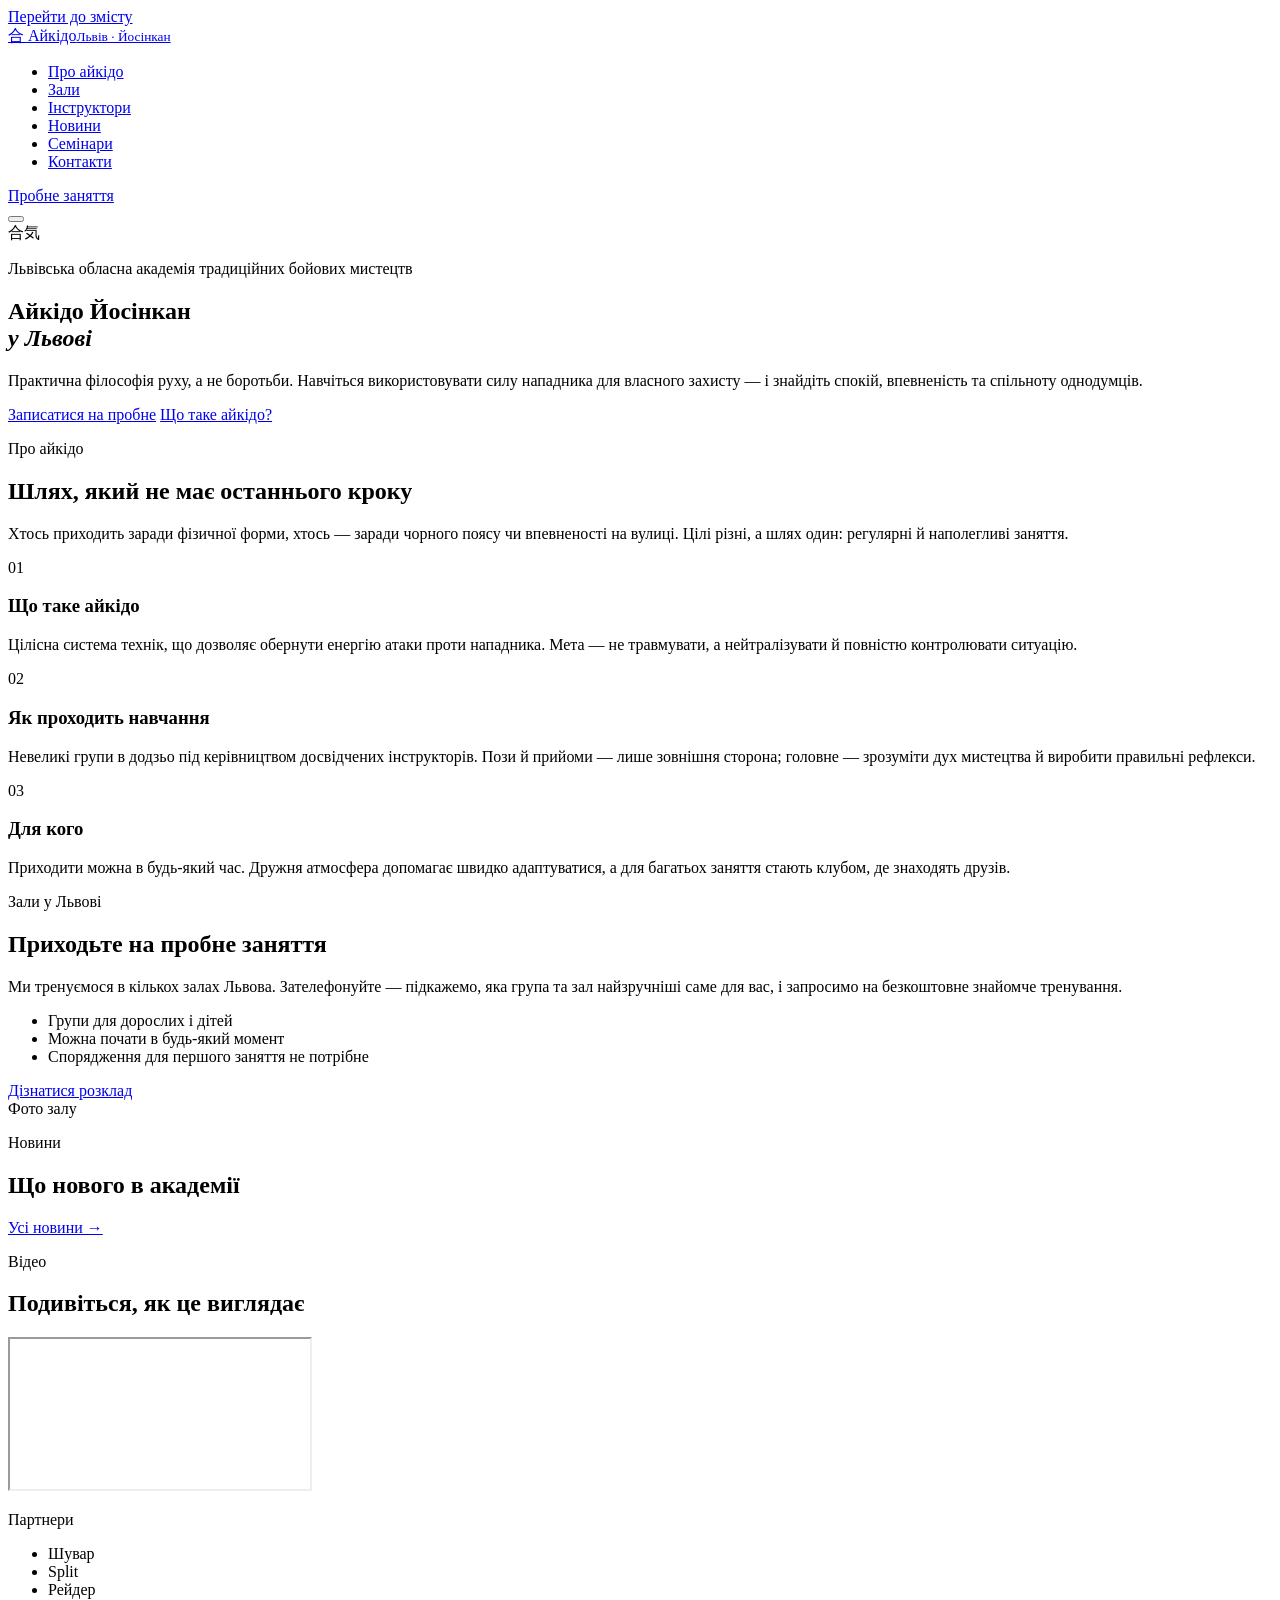
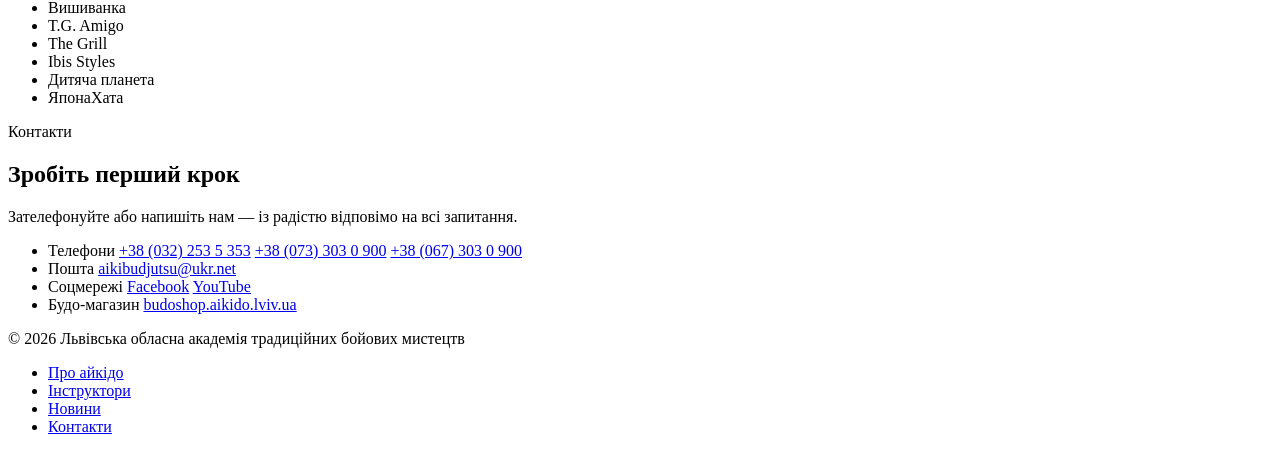
==== index.html @ 4da3a598 "Add files via upload" ====
<!DOCTYPE html>
<html lang="uk">
<head>
  <meta charset="UTF-8">
  <meta name="viewport" content="width=device-width, initial-scale=1">
  <title>Айкідо Йосінкан у Львові — Академія традиційних бойових мистецтв</title>
  <meta name="description" content="Айкідо Йосінкан у Львові: тренування для дорослих і дітей, міжнародні семінари, досвідчені інструктори. Приходьте на пробне заняття.">
  <meta name="theme-color" content="#0e0e10">

  <link rel="preconnect" href="https://fonts.googleapis.com">
  <link rel="preconnect" href="https://fonts.gstatic.com" crossorigin>
  <link href="https://fonts.googleapis.com/css2?family=Inter:wght@400;500;600&family=Noto+Serif:wght@500;700&display=swap" rel="stylesheet">
  <link rel="stylesheet" href="css/style.css">
</head>
<body>
  <a class="skip-link" href="#main">Перейти до змісту</a>

  <!-- ШАПКА -->
  <header class="header" id="header">
    <div class="container header__inner">
      <a href="index.html" class="logo" aria-label="Айкідо Львів — на головну">
        <span class="logo__mark" aria-hidden="true">合</span>
        <span class="logo__text">Айкідо<small>Львів · Йосінкан</small></span>
      </a>

      <nav class="nav" id="nav" aria-label="Головне меню">
        <ul class="nav__list">
          <li><a href="#about">Про айкідо</a></li>
          <li><a href="halls.html">Зали</a></li>
          <li><a href="instructors.html">Інструктори</a></li>
          <li><a href="news.html">Новини</a></li>
          <li><a href="seminars.html">Семінари</a></li>
          <li><a href="contacts.html">Контакти</a></li>
        </ul>
        <a href="contacts.html" class="btn btn--primary nav__cta">Пробне заняття</a>
      </nav>

      <button class="burger" id="burger" aria-label="Відкрити меню" aria-expanded="false" aria-controls="nav">
        <span></span><span></span><span></span>
      </button>
    </div>
  </header>

  <main id="main">
    <!-- HERO -->
    <section class="hero" id="top">
      <div class="hero__bg" aria-hidden="true">
        <div class="hero__circle"></div>
        <span class="hero__kanji">合気</span>
      </div>
      <div class="container hero__inner">
        <p class="eyebrow">Львівська обласна академія традиційних бойових мистецтв</p>
        <h1 class="hero__title">Айкідо Йосінкан<br><em>у Львові</em></h1>
        <p class="hero__lead">
          Практична філософія руху, а не боротьби. Навчіться використовувати силу нападника
          для власного захисту — і знайдіть спокій, впевненість та спільноту однодумців.
        </p>
        <div class="hero__actions">
          <a href="#contacts" class="btn btn--primary btn--lg">Записатися на пробне</a>
          <a href="#about" class="btn btn--ghost btn--lg">Що таке айкідо?</a>
        </div>
      </div>
      <a href="#about" class="hero__scroll" aria-label="Прокрутити вниз"><span></span></a>
    </section>

    <!-- ПРО АЙКІДО -->
    <section class="section" id="about">
      <div class="container">
        <header class="section__head reveal">
          <p class="eyebrow">Про айкідо</p>
          <h2>Шлях, який не має останнього кроку</h2>
          <p class="section__sub">
            Хтось приходить заради фізичної форми, хтось — заради чорного поясу чи впевненості на вулиці.
            Цілі різні, а шлях один: регулярні й наполегливі заняття.
          </p>
        </header>

        <div class="cards">
          <article class="card reveal">
            <span class="card__num">01</span>
            <h3>Що таке айкідо</h3>
            <p>
              Цілісна система технік, що дозволяє обернути енергію атаки проти нападника.
              Мета — не травмувати, а нейтралізувати й повністю контролювати ситуацію.
            </p>
          </article>
          <article class="card reveal">
            <span class="card__num">02</span>
            <h3>Як проходить навчання</h3>
            <p>
              Невеликі групи в додзьо під керівництвом досвідчених інструкторів.
              Пози й прийоми — лише зовнішня сторона; головне — зрозуміти дух мистецтва
              й виробити правильні рефлекси.
            </p>
          </article>
          <article class="card reveal">
            <span class="card__num">03</span>
            <h3>Для кого</h3>
            <p>
              Приходити можна в будь-який час. Дружня атмосфера допомагає швидко
              адаптуватися, а для багатьох заняття стають клубом, де знаходять друзів.
            </p>
          </article>
        </div>
      </div>
    </section>

    <!-- ЗАЛИ -->
    <section class="section section--alt" id="halls">
      <div class="container split">
        <div class="split__text reveal">
          <p class="eyebrow">Зали у Львові</p>
          <h2>Приходьте на пробне заняття</h2>
          <p>
            Ми тренуємося в кількох залах Львова. Зателефонуйте — підкажемо, яка група та зал
            найзручніші саме для вас, і запросимо на безкоштовне знайомче тренування.
          </p>
          <ul class="checklist">
            <li>Групи для дорослих і дітей</li>
            <li>Можна почати в будь-який момент</li>
            <li>Спорядження для першого заняття не потрібне</li>
          </ul>
          <!-- TODO: підставити реальний перелік залів, адрес і розкладу -->
          <a href="halls.html" class="btn btn--primary">Дізнатися розклад</a>
        </div>
        <div class="split__media reveal" aria-hidden="true">
          <!-- Замініть на реальне фото залу: <img src="img/hall.jpg" alt="Додзьо" loading="lazy"> -->
          <div class="photo-placeholder">
            <span>Фото залу</span>
          </div>
        </div>
      </div>
    </section>

    <!-- НОВИНИ -->
    <section class="section" id="news">
      <div class="container">
        <header class="section__head section__head--row reveal">
          <div>
            <p class="eyebrow">Новини</p>
            <h2>Що нового в академії</h2>
          </div>
          <a href="news.html" class="link-arrow">Усі новини →</a>
        </header>
        <div class="grid grid--news" id="news-list" data-limit="3" aria-live="polite"></div>
      </div>
    </section>

    <!-- ВІДЕО -->
    <section class="section section--dark" id="video">
      <div class="container video">
        <header class="section__head reveal">
          <p class="eyebrow">Відео</p>
          <h2>Подивіться, як це виглядає</h2>
        </header>
        <div class="video__frame reveal">
          <iframe
            src="https://www.youtube.com/embed/videoseries?list=PL8HA7BQOdYAo8RRhl5BaOKqo_mc8qmQRh"
            title="Відео академії айкібудзюцу"
            loading="lazy"
            allow="accelerometer; autoplay; clipboard-write; encrypted-media; gyroscope; picture-in-picture"
            allowfullscreen></iframe>
        </div>
      </div>
    </section>

    <!-- ПАРТНЕРИ -->
    <section class="section section--tight" id="partners">
      <div class="container">
        <p class="eyebrow eyebrow--center">Партнери</p>
        <ul class="partners">
          <li>Шувар</li>
          <li>Split</li>
          <li>Рейдер</li>
          <li>Вишиванка</li>
          <li>T.G. Amigo</li>
          <li>The Grill</li>
          <li>Ibis Styles</li>
          <li>Дитяча планета</li>
          <li>ЯпонаХата</li>
        </ul>
      </div>
    </section>

    <!-- КОНТАКТИ / CTA -->
    <section class="section cta" id="contacts">
      <div class="container cta__inner">
        <div class="reveal">
          <p class="eyebrow">Контакти</p>
          <h2>Зробіть перший крок</h2>
          <p class="section__sub">Зателефонуйте або напишіть нам — із радістю відповімо на всі запитання.</p>
        </div>
        <ul class="contact-list reveal">
          <li>
            <span class="contact-list__label">Телефони</span>
            <a href="tel:+380322535353">+38 (032) 253 5 353</a>
            <a href="tel:+380733030900">+38 (073) 303 0 900</a>
            <a href="tel:+380673030900">+38 (067) 303 0 900</a>
          </li>
          <li>
            <span class="contact-list__label">Пошта</span>
            <a href="mailto:aikibudjutsu@ukr.net">aikibudjutsu@ukr.net</a>
          </li>
          <li>
            <span class="contact-list__label">Соцмережі</span>
            <a href="http://www.facebook.com/pages/Akademy-Aikibujutsu-Lvov-federation-of-Yoshinkan-Aikido/354203761275523" target="_blank" rel="noopener">Facebook</a>
            <a href="https://www.youtube.com/user/AcademyAikibujutsu" target="_blank" rel="noopener">YouTube</a>
          </li>
          <li>
            <span class="contact-list__label">Будо-магазин</span>
            <a href="https://budoshop.aikido.lviv.ua" target="_blank" rel="noopener">budoshop.aikido.lviv.ua</a>
          </li>
        </ul>
      </div>
    </section>
  </main>

  <!-- ПІДВАЛ -->
  <footer class="footer">
    <div class="container footer__inner">
      <p>© <span id="year">2026</span> Львівська обласна академія традиційних бойових мистецтв</p>
      <ul class="footer__links">
        <li><a href="#about">Про айкідо</a></li>
        <li><a href="instructors.html">Інструктори</a></li>
        <li><a href="news.html">Новини</a></li>
        <li><a href="contacts.html">Контакти</a></li>
      </ul>
    </div>
  </footer>

  <script src="js/data.js"></script>
  <script src="js/main.js"></script>
</body>
</html>
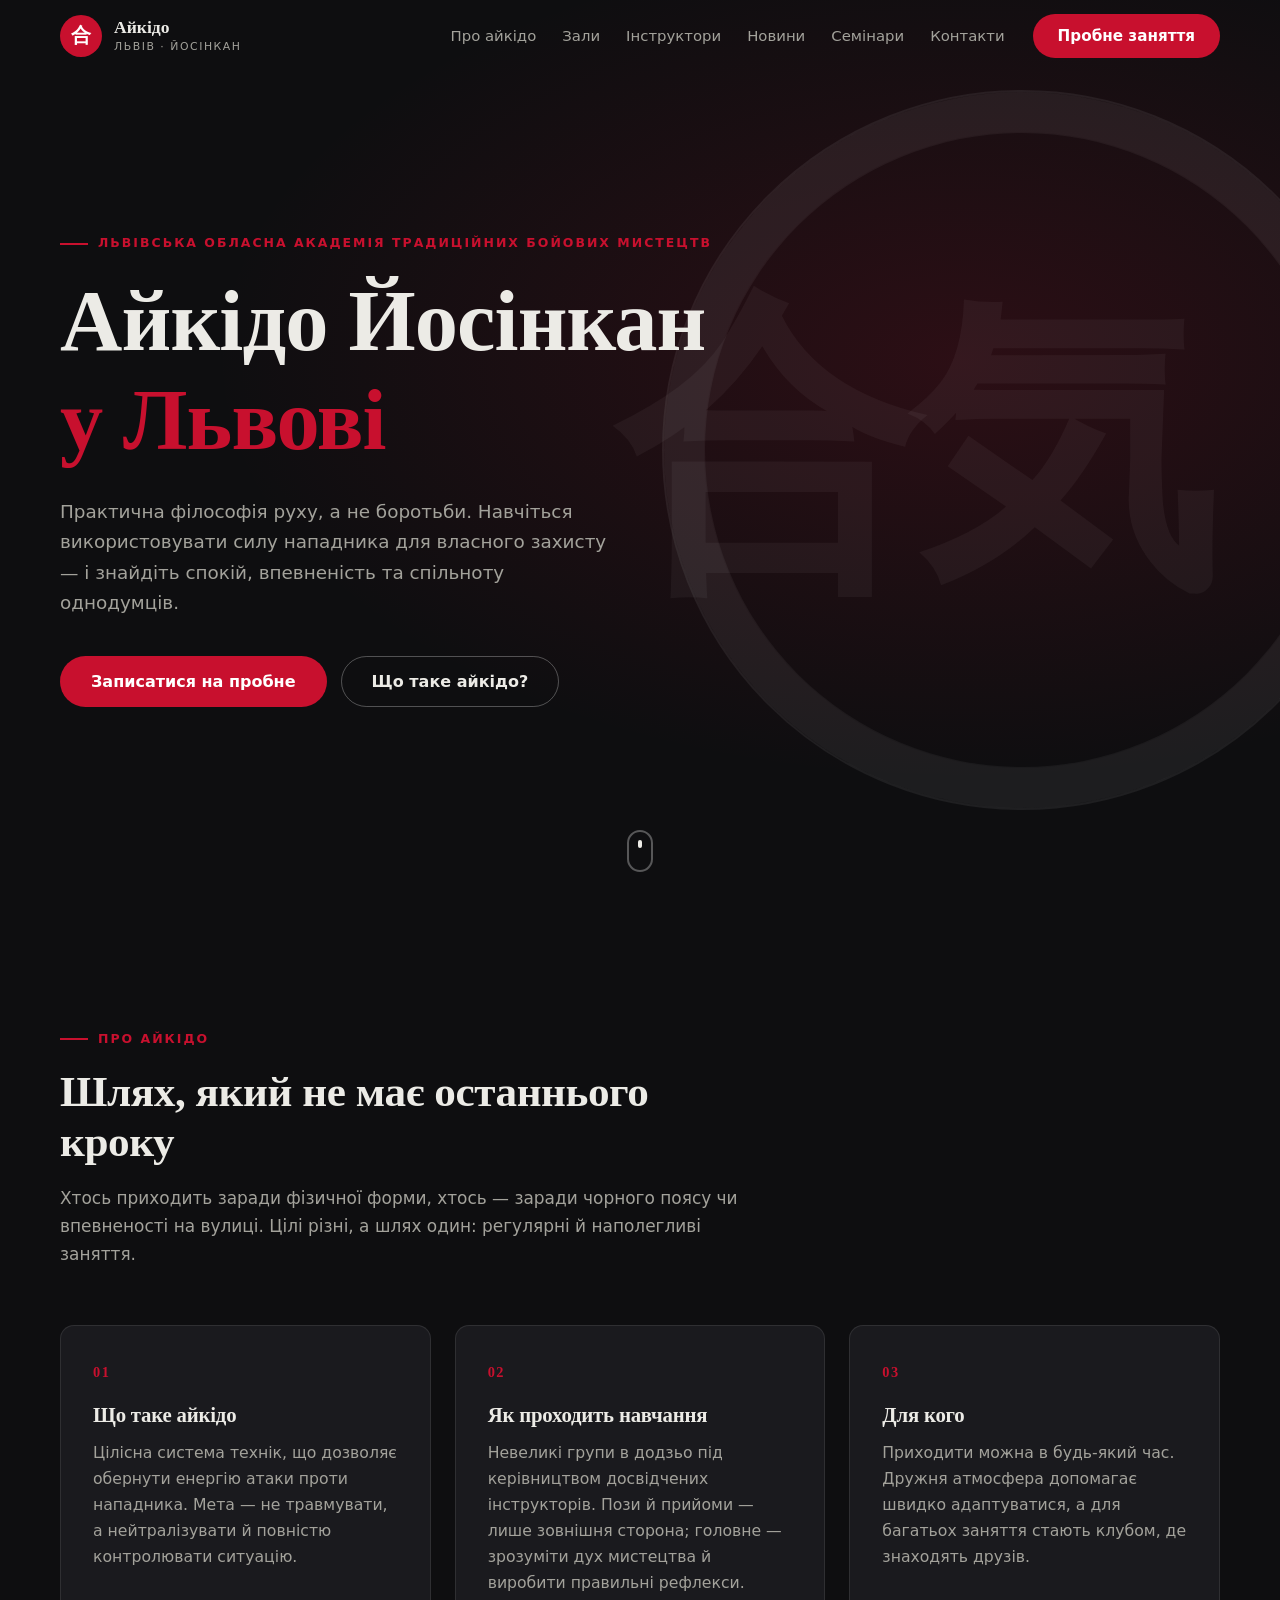
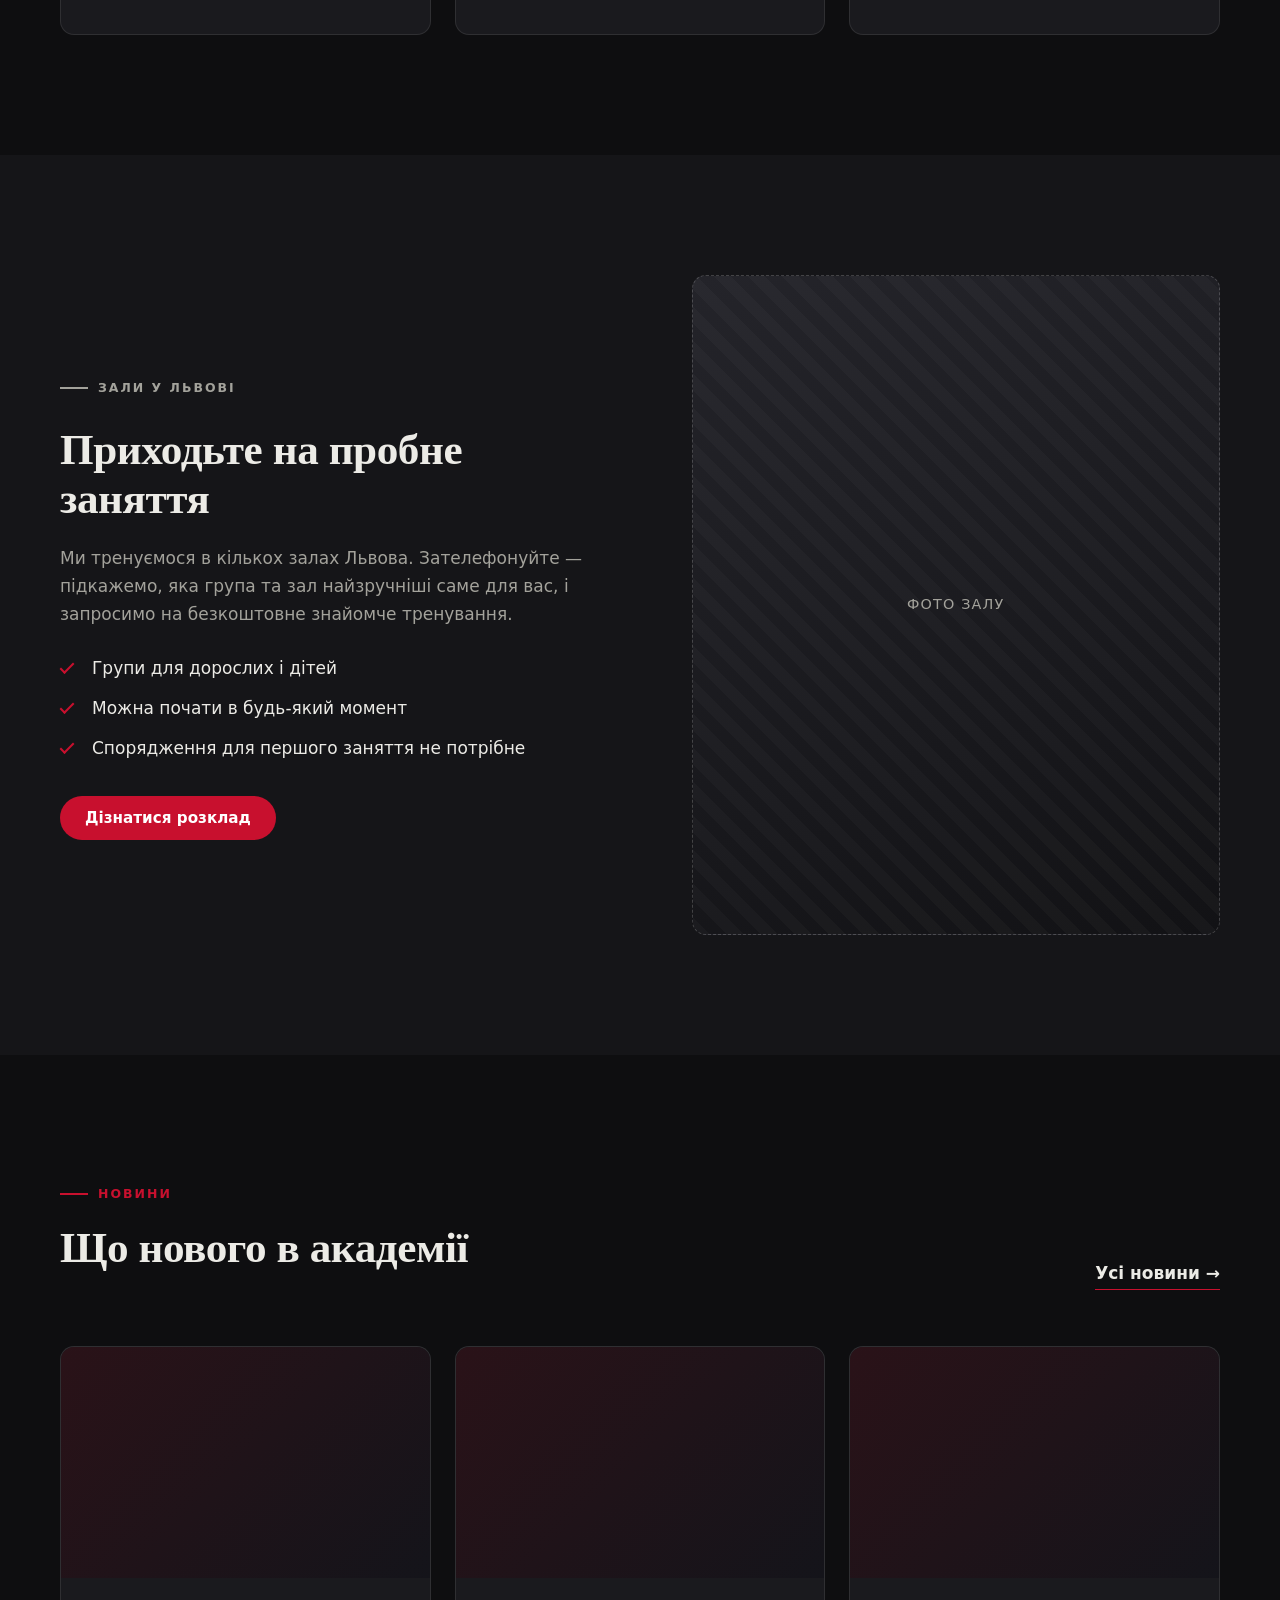
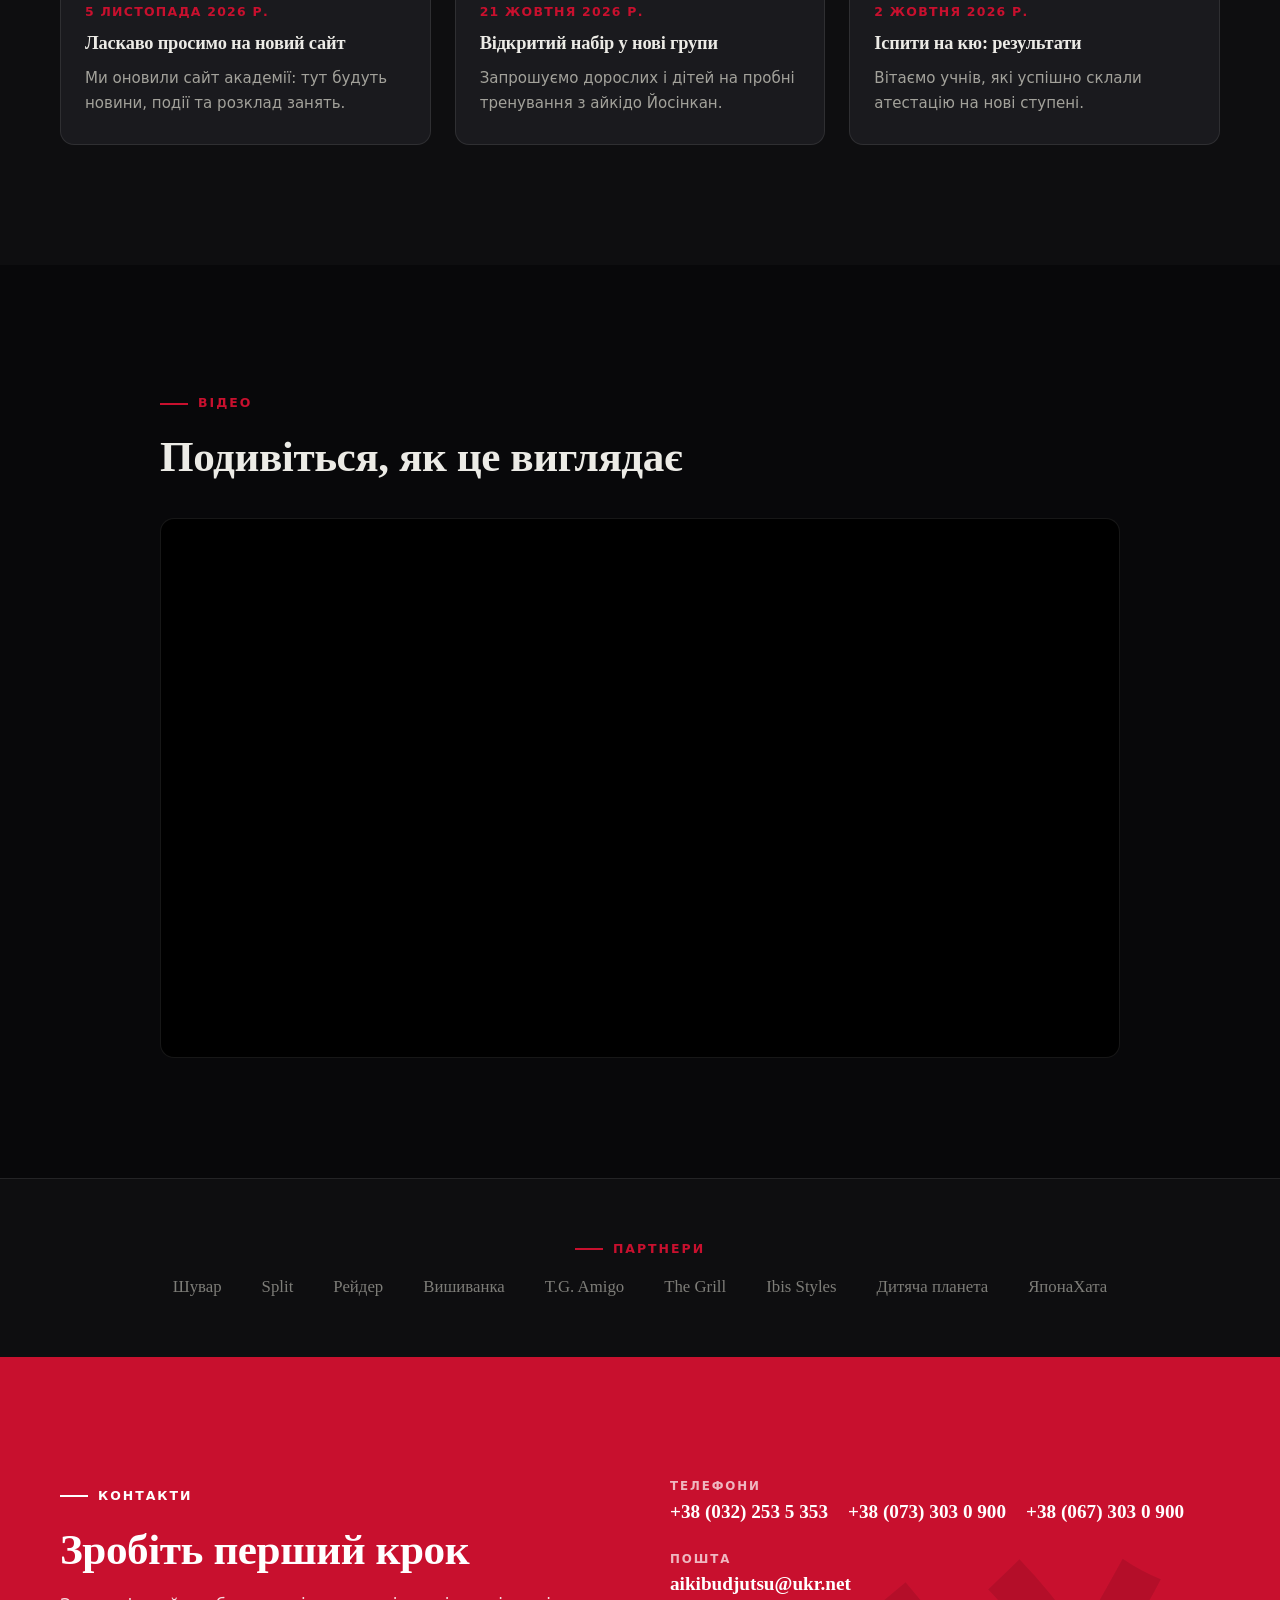
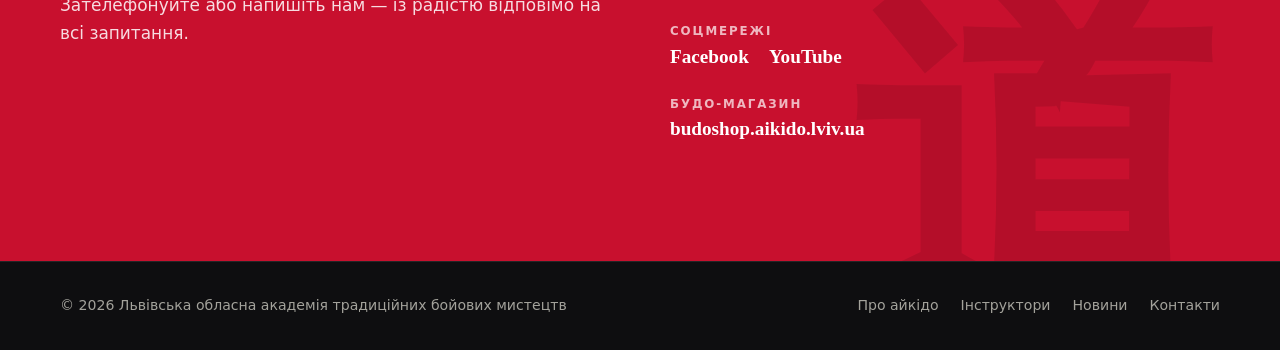
==== commit 36b8d2e3: "Update YouTube video source in index.html" ====
--- a/index.html
+++ b/index.html
@@ -155,7 +155,7 @@
         </header>
         <div class="video__frame reveal">
           <iframe
-            src="https://www.youtube.com/embed/videoseries?list=PL8HA7BQOdYAo8RRhl5BaOKqo_mc8qmQRh"
+            src="https://youtu.be/_jmmj0fNS-0?si=Cm6_vCLoKXgEI-3q"
             title="Відео академії айкібудзюцу"
             loading="lazy"
             allow="accelerometer; autoplay; clipboard-write; encrypted-media; gyroscope; picture-in-picture"
--- a/css/style.css
+++ b/css/style.css
@@ -0,0 +1,379 @@
+/* =========================================================
+   Айкідо Львів — головні стилі
+   Палітра: темна «чорнильна» основа + червоний акцент (хіномару)
+   ========================================================= */
+
+:root {
+  --bg: #0e0e10;
+  --bg-alt: #151518;
+  --bg-card: #1a1a1e;
+  --line: rgba(255, 255, 255, 0.09);
+  --text: #ecebe6;
+  --muted: #a3a29b;
+  --accent: #c8102e;
+  --accent-hover: #e0142f;
+  --paper: #f4f1ea;
+
+  --font-body: "Inter", system-ui, -apple-system, "Segoe UI", sans-serif;
+  --font-head: "Noto Serif", Georgia, serif;
+
+  --radius: 14px;
+  --container: 1160px;
+  --header-h: 72px;
+  --ease: cubic-bezier(0.2, 0.7, 0.2, 1);
+}
+
+/* ---------- Reset ---------- */
+*, *::before, *::after { box-sizing: border-box; }
+html { scroll-behavior: smooth; scroll-padding-top: calc(var(--header-h) + 12px); }
+body {
+  margin: 0;
+  font-family: var(--font-body);
+  font-size: 17px;
+  line-height: 1.65;
+  color: var(--text);
+  background: var(--bg);
+  -webkit-font-smoothing: antialiased;
+}
+img, iframe { max-width: 100%; display: block; }
+a { color: inherit; text-decoration: none; }
+ul { margin: 0; padding: 0; list-style: none; }
+h1, h2, h3, p { margin: 0; }
+:focus-visible { outline: 2px solid var(--accent); outline-offset: 3px; border-radius: 4px; }
+
+.container { width: min(100% - 40px, var(--container)); margin-inline: auto; }
+
+.skip-link {
+  position: absolute; left: 12px; top: -60px; z-index: 200;
+  background: var(--accent); color: #fff; padding: 10px 16px; border-radius: 8px;
+  transition: top .2s;
+}
+.skip-link:focus { top: 12px; }
+
+/* ---------- Типографіка ---------- */
+h1, h2, h3 { font-family: var(--font-head); font-weight: 700; line-height: 1.15; letter-spacing: -0.01em; }
+h2 { font-size: clamp(1.9rem, 3.4vw, 2.7rem); }
+h3 { font-size: 1.3rem; }
+
+.eyebrow {
+  display: inline-flex; align-items: center; gap: 10px;
+  font-size: .78rem; font-weight: 600; letter-spacing: .16em; text-transform: uppercase;
+  color: var(--accent); margin-bottom: 18px;
+}
+.eyebrow::before { content: ""; width: 28px; height: 2px; background: currentColor; }
+.eyebrow--center { display: flex; justify-content: center; }
+
+/* ---------- Кнопки ---------- */
+.btn {
+  display: inline-flex; align-items: center; justify-content: center;
+  padding: 12px 24px; border-radius: 999px; border: 1.5px solid transparent;
+  font: 600 .95rem var(--font-body); cursor: pointer; white-space: nowrap;
+  transition: background .25s var(--ease), border-color .25s var(--ease), transform .25s var(--ease), color .25s;
+}
+.btn:hover { transform: translateY(-2px); }
+.btn--primary { background: var(--accent); color: #fff; }
+.btn--primary:hover { background: var(--accent-hover); }
+.btn--ghost { border-color: rgba(255,255,255,.28); color: var(--text); }
+.btn--ghost:hover { border-color: var(--text); background: rgba(255,255,255,.06); }
+.btn--lg { padding: 15px 30px; font-size: 1rem; }
+
+.link-arrow { color: var(--text); font-weight: 600; border-bottom: 1px solid var(--accent); padding-bottom: 2px; }
+.link-arrow:hover { color: var(--accent); }
+
+/* ---------- Шапка ---------- */
+.header {
+  position: fixed; inset: 0 0 auto 0; z-index: 100; height: var(--header-h);
+  display: flex; align-items: center;
+  transition: background .3s, backdrop-filter .3s, border-color .3s;
+  border-bottom: 1px solid transparent;
+}
+.header.is-scrolled {
+  background: rgba(14, 14, 16, .82);
+  backdrop-filter: blur(14px);
+  border-bottom-color: var(--line);
+}
+.header__inner { display: flex; align-items: center; justify-content: space-between; gap: 24px; }
+
+.logo { display: flex; align-items: center; gap: 12px; }
+.logo__mark {
+  display: grid; place-items: center; width: 42px; height: 42px; border-radius: 50%;
+  background: var(--accent); color: #fff; font: 700 1.25rem var(--font-head);
+}
+.logo__text { display: flex; flex-direction: column; font: 700 1.1rem/1.1 var(--font-head); }
+.logo__text small { font: 500 .68rem var(--font-body); letter-spacing: .14em; text-transform: uppercase; color: var(--muted); margin-top: 3px; }
+
+.nav { display: flex; align-items: center; gap: 28px; }
+.nav__list { display: flex; gap: 26px; }
+.nav__list a { font-size: .93rem; font-weight: 500; color: var(--muted); position: relative; padding: 6px 0; transition: color .2s; }
+.nav__list a::after {
+  content: ""; position: absolute; left: 0; bottom: 0; width: 100%; height: 2px;
+  background: var(--accent); transform: scaleX(0); transform-origin: left; transition: transform .3s var(--ease);
+}
+.nav__list a:hover { color: var(--text); }
+.nav__list a:hover::after { transform: scaleX(1); }
+
+.burger { display: none; width: 44px; height: 44px; background: none; border: 0; cursor: pointer; position: relative; }
+.burger span { position: absolute; left: 10px; width: 24px; height: 2px; background: var(--text); transition: transform .3s var(--ease), opacity .2s; }
+.burger span:nth-child(1) { top: 15px; }
+.burger span:nth-child(2) { top: 21px; }
+.burger span:nth-child(3) { top: 27px; }
+.burger[aria-expanded="true"] span:nth-child(1) { transform: translateY(6px) rotate(45deg); }
+.burger[aria-expanded="true"] span:nth-child(2) { opacity: 0; }
+.burger[aria-expanded="true"] span:nth-child(3) { transform: translateY(-6px) rotate(-45deg); }
+
+/* ---------- Hero ---------- */
+.hero {
+  position: relative; min-height: 100svh; display: flex; align-items: center;
+  padding: calc(var(--header-h) + 40px) 0 80px; overflow: hidden; isolation: isolate;
+  background:
+    radial-gradient(ellipse at 75% 40%, rgba(200,16,46,.16), transparent 55%),
+    var(--bg);
+}
+.hero__bg { position: absolute; inset: 0; z-index: -1; pointer-events: none; }
+.hero__circle {
+  position: absolute; right: -8%; top: 50%; width: min(62vw, 720px); aspect-ratio: 1;
+  transform: translateY(-50%); border-radius: 50%;
+  border: 2px solid rgba(255,255,255,.07);
+  box-shadow: inset 0 0 0 40px rgba(255,255,255,.012), inset 0 0 0 41px rgba(255,255,255,.05);
+  animation: spin 80s linear infinite;
+}
+.hero__kanji {
+  position: absolute; right: 6%; top: 50%; transform: translateY(-50%);
+  font: 700 clamp(9rem, 24vw, 22rem)/1 var(--font-head);
+  color: rgba(255,255,255,.045); letter-spacing: -.04em; user-select: none;
+}
+.hero__inner { position: relative; max-width: 780px; margin-left: max(20px, calc((100vw - var(--container)) / 2)); }
+.hero__title { font-size: clamp(2.7rem, 7vw, 5.4rem); margin-bottom: 26px; }
+.hero__title em { font-style: normal; color: var(--accent); }
+.hero__lead { max-width: 560px; font-size: 1.15rem; color: var(--muted); margin-bottom: 38px; }
+.hero__actions { display: flex; flex-wrap: wrap; gap: 14px; }
+
+.hero__scroll {
+  position: absolute; left: 50%; bottom: 28px; width: 26px; height: 42px; margin-left: -13px;
+  border: 2px solid rgba(255,255,255,.3); border-radius: 14px;
+}
+.hero__scroll span {
+  position: absolute; left: 50%; top: 8px; width: 4px; height: 8px; margin-left: -2px;
+  background: var(--text); border-radius: 2px; animation: scroll-dot 1.8s var(--ease) infinite;
+}
+
+@keyframes spin { to { transform: translateY(-50%) rotate(360deg); } }
+@keyframes scroll-dot { 0% { opacity: 0; transform: translateY(0); } 30% { opacity: 1; } 100% { opacity: 0; transform: translateY(14px); } }
+
+/* ---------- Цифри ---------- */
+.stats { border-block: 1px solid var(--line); background: var(--bg-alt); }
+.stats__grid { display: grid; grid-template-columns: repeat(4, 1fr); }
+.stat { padding: 40px 28px; border-left: 1px solid var(--line); }
+.stat:first-child { border-left: 0; }
+.stat strong { display: block; font: 700 clamp(1.7rem, 3vw, 2.3rem) var(--font-head); color: var(--text); margin-bottom: 8px; }
+.stat span { font-size: .93rem; color: var(--muted); line-height: 1.5; display: block; }
+
+/* ---------- Секції ---------- */
+.section { padding: clamp(70px, 10vw, 120px) 0; }
+.section--alt { background: var(--bg-alt); }
+.section--dark { background: #08080a; }
+.section--tight { padding: 60px 0; border-top: 1px solid var(--line); }
+
+.section__head { max-width: 680px; margin-bottom: 56px; }
+.section__head h2 { margin-bottom: 18px; }
+.section__sub { color: var(--muted); font-size: 1.06rem; }
+.section__head--row { max-width: none; display: flex; justify-content: space-between; align-items: flex-end; gap: 20px; flex-wrap: wrap; }
+
+/* ---------- Картки "Про айкідо" ---------- */
+.cards { display: grid; grid-template-columns: repeat(3, 1fr); gap: 24px; }
+.card {
+  position: relative; padding: 38px 32px; border-radius: var(--radius);
+  background: var(--bg-card); border: 1px solid var(--line);
+  transition: transform .35s var(--ease), border-color .35s;
+}
+.card:hover { transform: translateY(-6px); border-color: rgba(200,16,46,.55); }
+.card__num { display: block; font: 700 .9rem var(--font-head); color: var(--accent); margin-bottom: 22px; letter-spacing: .1em; }
+.card h3 { margin-bottom: 14px; }
+.card p { color: var(--muted); font-size: .98rem; }
+
+/* ---------- Split (зали) ---------- */
+.split { display: grid; grid-template-columns: 1.05fr 1fr; gap: clamp(36px, 6vw, 90px); align-items: center; }
+.split__text h2 { margin-bottom: 20px; }
+.split__text > p { color: var(--muted); margin-bottom: 26px; }
+.checklist { margin-bottom: 34px; display: grid; gap: 12px; }
+.checklist li { position: relative; padding-left: 32px; }
+.checklist li::before {
+  content: ""; position: absolute; left: 0; top: .5em; width: 14px; height: 7px;
+  border-left: 2px solid var(--accent); border-bottom: 2px solid var(--accent); transform: rotate(-45deg);
+}
+.photo-placeholder {
+  aspect-ratio: 4 / 5; border-radius: var(--radius); display: grid; place-items: center;
+  background:
+    repeating-linear-gradient(45deg, rgba(255,255,255,.025) 0 12px, transparent 12px 24px),
+    linear-gradient(160deg, #24242a, #121215);
+  border: 1px dashed rgba(255,255,255,.18); color: var(--muted); font-size: .9rem; letter-spacing: .08em; text-transform: uppercase;
+}
+.split__media img { width: 100%; aspect-ratio: 4 / 5; object-fit: cover; border-radius: var(--radius); }
+
+/* ---------- Сітки: інструктори, новини ---------- */
+.grid { display: grid; gap: 24px; }
+.grid--instructors { grid-template-columns: repeat(auto-fill, minmax(240px, 1fr)); }
+.grid--news { grid-template-columns: repeat(auto-fill, minmax(300px, 1fr)); }
+
+.person { text-align: left; }
+.person__photo {
+  aspect-ratio: 3 / 4; border-radius: var(--radius); margin-bottom: 18px; overflow: hidden;
+  display: grid; place-items: center;
+  background: linear-gradient(160deg, #26262c, #131316); border: 1px solid var(--line);
+  font: 700 3.4rem var(--font-head); color: rgba(255,255,255,.18);
+}
+.person__photo img { width: 100%; height: 100%; object-fit: cover; transition: transform .6s var(--ease); }
+.person:hover .person__photo img { transform: scale(1.05); }
+.person__name { font: 700 1.15rem var(--font-head); margin-bottom: 4px; }
+.person__role { color: var(--accent); font-size: .85rem; font-weight: 600; letter-spacing: .04em; margin-bottom: 8px; }
+.person__bio { color: var(--muted); font-size: .92rem; }
+
+.news-card {
+  display: flex; flex-direction: column; border-radius: var(--radius); overflow: hidden;
+  background: var(--bg-card); border: 1px solid var(--line); transition: transform .35s var(--ease), border-color .35s;
+}
+.news-card:hover { transform: translateY(-5px); border-color: rgba(255,255,255,.2); }
+.news-card__img { aspect-ratio: 16 / 10; background: linear-gradient(135deg, #2a1218, #14141a); position: relative; overflow: hidden; }
+.news-card__img img { width: 100%; height: 100%; object-fit: cover; }
+.news-card__body { padding: 24px 24px 28px; display: flex; flex-direction: column; gap: 10px; flex: 1; }
+.news-card time { font-size: .78rem; letter-spacing: .1em; text-transform: uppercase; color: var(--accent); font-weight: 600; }
+.news-card h3 { font-size: 1.15rem; line-height: 1.3; }
+.news-card p { color: var(--muted); font-size: .94rem; }
+
+/* ---------- Події ---------- */
+.events { border-top: 1px solid var(--line); }
+.event {
+  display: grid; grid-template-columns: 110px 1fr auto; gap: 28px; align-items: center;
+  padding: 28px 8px; border-bottom: 1px solid var(--line); transition: background .3s, padding .3s var(--ease);
+}
+.event:hover { background: rgba(255,255,255,.025); padding-inline: 20px; }
+.event__date { font-family: var(--font-head); }
+.event__day { display: block; font-size: 2.4rem; font-weight: 700; line-height: 1; }
+.event__month { display: block; font-size: .8rem; letter-spacing: .14em; text-transform: uppercase; color: var(--accent); margin-top: 6px; font-family: var(--font-body); font-weight: 600; }
+.event__title { font: 700 1.3rem var(--font-head); margin-bottom: 6px; }
+.event__meta { color: var(--muted); font-size: .94rem; }
+.event__tag { padding: 6px 14px; border: 1px solid var(--line); border-radius: 999px; font-size: .78rem; color: var(--muted); letter-spacing: .06em; }
+
+/* ---------- Відео ---------- */
+.video { max-width: 960px; }
+.video .section__head { margin-bottom: 36px; }
+.video__frame { aspect-ratio: 16 / 9; border-radius: var(--radius); overflow: hidden; border: 1px solid var(--line); background: #000; }
+.video__frame iframe { width: 100%; height: 100%; border: 0; }
+
+/* ---------- Партнери ---------- */
+.partners { display: flex; flex-wrap: wrap; justify-content: center; gap: 12px 40px; margin-top: 8px; }
+.partners li { color: var(--muted); font: 500 1.05rem var(--font-head); opacity: .75; transition: opacity .2s, color .2s; }
+.partners li:hover { opacity: 1; color: var(--text); }
+
+/* ---------- Контакти / CTA ---------- */
+.cta { background: var(--accent); color: #fff; position: relative; overflow: hidden; }
+.cta::after {
+  content: "道"; position: absolute; right: 4%; bottom: -18%; font: 700 24rem/1 var(--font-head);
+  color: rgba(0,0,0,.1); pointer-events: none; user-select: none;
+}
+.cta .eyebrow { color: #fff; }
+.cta .section__sub { color: rgba(255,255,255,.85); }
+.cta__inner { position: relative; z-index: 1; display: grid; grid-template-columns: 1fr 1fr; gap: 60px; align-items: start; }
+.cta h2 { margin-bottom: 18px; }
+.contact-list { display: grid; gap: 26px; }
+.contact-list li { display: flex; flex-wrap: wrap; gap: 4px 20px; align-items: baseline; }
+.contact-list__label { width: 100%; font-size: .74rem; letter-spacing: .16em; text-transform: uppercase; color: rgba(255,255,255,.7); font-weight: 600; }
+.contact-list a { font: 600 1.2rem var(--font-head); border-bottom: 1px solid transparent; transition: border-color .2s; }
+.contact-list a:hover { border-bottom-color: #fff; }
+
+/* ---------- Підвал ---------- */
+.footer { padding: 32px 0; border-top: 1px solid var(--line); font-size: .88rem; color: var(--muted); }
+.footer__inner { display: flex; justify-content: space-between; gap: 20px; flex-wrap: wrap; align-items: center; }
+.footer__links { display: flex; gap: 22px; flex-wrap: wrap; }
+.footer__links a:hover { color: var(--text); }
+
+/* ---------- Поява при прокрутці ---------- */
+.reveal { opacity: 0; transform: translateY(26px); transition: opacity .8s var(--ease), transform .8s var(--ease); }
+.reveal.is-visible { opacity: 1; transform: none; }
+
+/* ---------- Адаптив ---------- */
+@media (max-width: 960px) {
+  .stats__grid { grid-template-columns: repeat(2, 1fr); }
+  .stat:nth-child(3) { border-left: 0; }
+  .stat:nth-child(n+3) { border-top: 1px solid var(--line); }
+  .cards { grid-template-columns: 1fr; }
+  .split, .cta__inner { grid-template-columns: 1fr; }
+  .split__media { order: -1; }
+  .photo-placeholder, .split__media img { aspect-ratio: 16 / 10; }
+}
+
+@media (max-width: 860px) {
+  .burger { display: block; }
+  .nav {
+    position: fixed; inset: var(--header-h) 0 auto 0; flex-direction: column; align-items: stretch; gap: 0;
+    background: rgba(14,14,16,.97); backdrop-filter: blur(14px); padding: 12px 20px 28px;
+    border-bottom: 1px solid var(--line);
+    transform: translateY(-12px); opacity: 0; visibility: hidden;
+    transition: transform .3s var(--ease), opacity .3s, visibility .3s;
+  }
+  .nav.is-open { transform: none; opacity: 1; visibility: visible; }
+  .nav__list { flex-direction: column; gap: 0; }
+  .nav__list a { display: block; padding: 16px 0; font-size: 1.05rem; border-bottom: 1px solid var(--line); }
+  .nav__list a::after { display: none; }
+  .nav__cta { margin-top: 20px; }
+  .header { background: rgba(14,14,16,.82); backdrop-filter: blur(14px); }
+}
+
+@media (max-width: 640px) {
+  body { font-size: 16px; }
+  .hero { padding-bottom: 100px; }
+  .hero__kanji { right: -4%; }
+  .hero__actions .btn { width: 100%; }
+  .stat { padding: 28px 18px; }
+  .event { grid-template-columns: 76px 1fr; gap: 18px; }
+  .event__tag { grid-column: 2; justify-self: start; }
+  .event__day { font-size: 1.9rem; }
+  .cta::after { font-size: 14rem; }
+}
+
+@media (prefers-reduced-motion: reduce) {
+  html { scroll-behavior: auto; }
+  *, *::before, *::after { animation: none !important; transition: none !important; }
+  .reveal { opacity: 1; transform: none; }
+}
+
+/* =========================================================
+   Внутрішні сторінки
+   ========================================================= */
+.header--solid { background: rgba(14, 14, 16, .9); backdrop-filter: blur(14px); border-bottom-color: var(--line); }
+.nav__list a[aria-current="page"] { color: var(--text); }
+.nav__list a[aria-current="page"]::after { transform: scaleX(1); }
+
+.page-hero {
+  padding: calc(var(--header-h) + 70px) 0 56px;
+  background: radial-gradient(ellipse at 80% 0%, rgba(200,16,46,.14), transparent 55%), var(--bg);
+  border-bottom: 1px solid var(--line);
+}
+.page-hero h1 { font-size: clamp(2.2rem, 5vw, 3.6rem); margin-bottom: 14px; }
+.page-hero p { color: var(--muted); max-width: 620px; font-size: 1.08rem; }
+
+.empty { grid-column: 1 / -1; padding: 40px 20px; text-align: center; color: var(--muted); border: 1px dashed var(--line); border-radius: var(--radius); }
+
+/* Зали */
+.halls { display: grid; gap: 24px; grid-template-columns: repeat(auto-fill, minmax(320px, 1fr)); }
+.hall { border-radius: var(--radius); overflow: hidden; background: var(--bg-card); border: 1px solid var(--line); display: flex; flex-direction: column; }
+.hall__img { width: 100%; aspect-ratio: 16 / 10; object-fit: cover; }
+.hall__body { padding: 26px; display: grid; gap: 12px; align-content: start; }
+.hall__addr { color: var(--accent); font-weight: 600; font-size: .95rem; }
+.hall__schedule { white-space: pre-line; color: var(--muted); }
+
+/* Стаття */
+.article { max-width: 760px; }
+.article time { display: block; color: var(--accent); font-size: .8rem; letter-spacing: .12em; text-transform: uppercase; font-weight: 600; margin-bottom: 14px; }
+.article h1 { font-size: clamp(2rem, 4.5vw, 3rem); margin-bottom: 28px; }
+.article__img { width: 100%; border-radius: var(--radius); margin-bottom: 32px; }
+.article__body p { margin-bottom: 1.2em; font-size: 1.08rem; color: #d8d7d0; }
+.back-link { display: inline-block; margin-bottom: 28px; color: var(--muted); }
+.back-link:hover { color: var(--text); }
+
+/* 404 */
+.notfound { min-height: 100svh; display: grid; place-items: center; text-align: center; padding: 40px 20px; }
+.notfound h1 { font-size: clamp(5rem, 18vw, 10rem); color: var(--accent); line-height: 1; margin-bottom: 12px; }
+.notfound p { color: var(--muted); margin-bottom: 28px; }
+.section--article { padding-top: calc(var(--header-h) + 50px); }
+.more { margin-top: 28px; }
